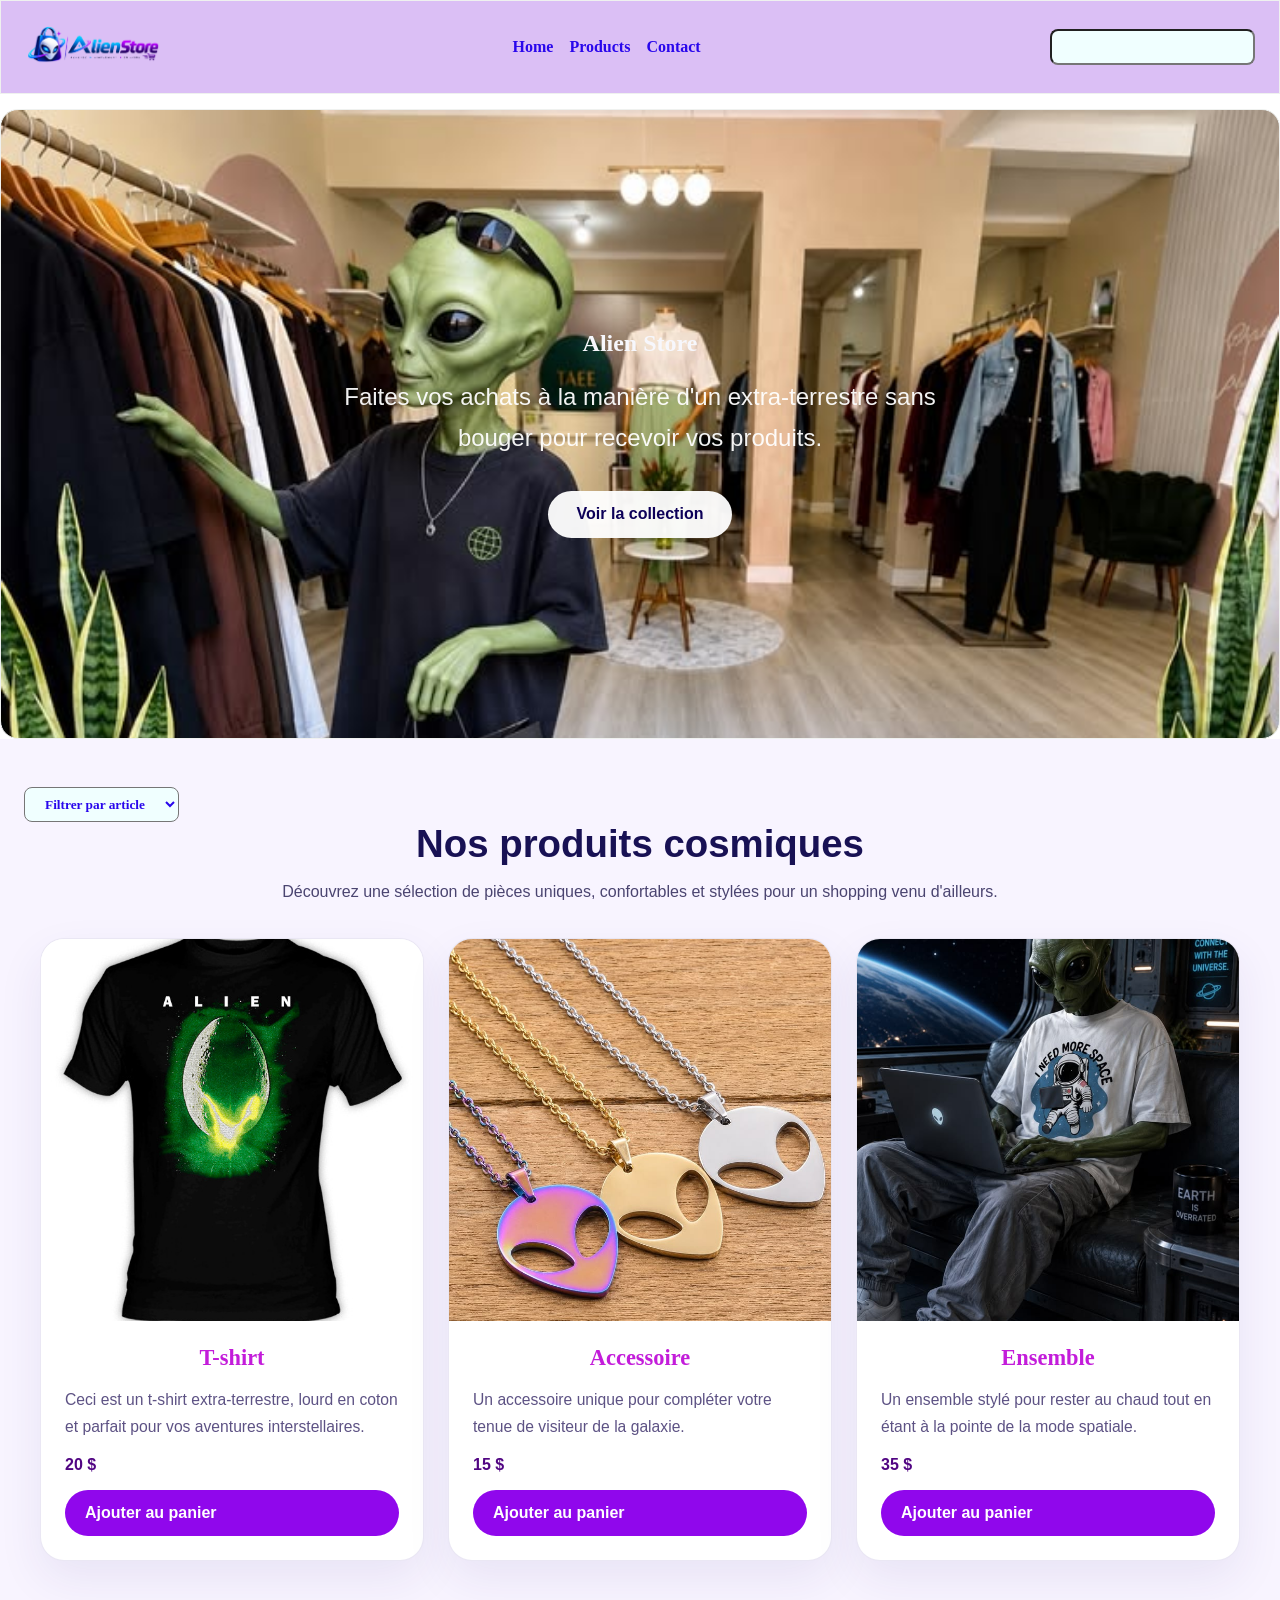
==== AlienStoreline/index.html @ e6bcfb86 "création des dossiers et travaille sur AlienShop html css" ====
<!DOCTYPE html>
<html lang="en">
<head>
    <meta charset="UTF-8">
    <meta name="viewport" content="width=device-width, initial-scale=1.0">
    <title>AlienStor||shop.cg</title>
    <link rel="stylesheet" href="style_shop.css">
</head>
<body>
    <header>
        <nav>
            <a href="/" class="navbar-brand">
                <img src="logo/2.png" alt="Logo de l'entreprise" height="40">
            </a>
            <ul>
                <li><a href="#elemt">Home</a></li>
                <li><a href="#gallery">Products</a></li>
                <li><a href="*">Contact</a></li>
            </ul>
           <input type="search" id="filtre_article" name="" id="">
        </nav>
    </header>
    <section  class="hero">
        <div id="elemt">
            <h1>Alien Store</h1>
            <p class="elemt-text">Faites vos achats à la manière d'un extra-terrestre sans bouger pour recevoir vos produits.</p>
            <a href="#" class="elemt-button">Voir la collection</a>
        </div>
            
    </section>
    <section id="gallery">
         <select name="liste_art" id="filtre_article">
                <option value="filtre1">Filtrer par article</option>
                <option value="filtre1">Basket</option>
                <option value="1">T-shirt</option>
                <option value="1">Complete</option>
                <option value="1">tailleure</option>
                <option value="1">Pantalon</option>
                <option value="1">Accessoire</option>
            </select>
        <div class="gallery-header">
            <h2>Nos produits cosmiques</h2>
            <p>Découvrez une sélection de pièces uniques, confortables et stylées pour un shopping venu d'ailleurs.</p>
        </div>
        <div class="gallery-grid">
            <article class="card">
                <img src="logo/t-shirt (1).jpg" alt="T-shirt extra-terrestre">
                <div class="card-content">
                    <h3>T-shirt</h3>
                    <p>Ceci est un t-shirt extra-terrestre, lourd en coton et parfait pour vos aventures interstellaires.</p>
                    <span class="price">20 $</span>
                    <a href="#" class="card-button">Ajouter au panier</a>
                </div>
            </article>
            <article class="card">
                <img src="logo/accessoir (1).jfif" alt="Autre produit">
                <div class="card-content">
                    <h3>Accessoire</h3>
                    <p>Un accessoire unique pour compléter votre tenue de visiteur de la galaxie.</p>
                    <span class="price">15 $</span>
                    <a href="#" class="card-button">Ajouter au panier</a>
                </div>
            </article>
            <article class="card">
                <img src="logo/ensemble (1).jfif" alt="Ensemble extra-terrestre">
                <div class="card-content">
                    <h3>Ensemble</h3>
                    <p>Un ensemble stylé pour rester au chaud tout en étant à la pointe de la mode spatiale.</p>
                    <span class="price">35 $</span>
                    <a href="#" class="card-button">Ajouter au panier</a>
                </div>
            </article>
        </div>
    </section>

    <footer>

    </footer>
</body>
</html>
---- AlienStoreline/style_shop.css ----
/* Reset box sizing and basic typography */
*, *::before, *::after {
    box-sizing: border-box;
}

body{
    margin: 0;
    padding: 0;
    font-family: Arial, Helvetica, sans-serif;
    color: rgb(13, 0, 88);
    background-color: #fff;
}

header{
    margin: 0;
    padding: 1.5rem;
    border: 0.5px solid rgb(239, 241, 239);
    background-color: rgb(219, 191, 245);
}

nav {
    display: flex;
    flex-wrap: wrap;
    align-items: center;
    justify-content: space-between;
    gap: 1rem;
}

nav ul {
    list-style: none;
    margin: 0;
    padding: 0;
    display: flex;
    gap: 1rem;
    flex-wrap: wrap;
}
h1, h3{
    text-align: center;
    color: rgb(247, 247, 252);
    font-family: Cambria, Cochin, Georgia, Times, 'Times New Roman', serif;
    font-weight: 600;
}

nav li{
    display: inline-block;
}

nav ul li a {
    color: rgb(41, 7, 236);
    font-family: Cambria, Cochin, Georgia, Times, 'Times New Roman', serif;
    font-weight: 600;
    text-decoration: none;
}

#filtre_article{
    border-radius: 8px;
    padding: 0.5rem 1rem;
    color: rgb(41, 7, 236);
    font-family: Cambria, Cochin, Georgia, Times, 'Times New Roman', serif;
    font-weight: 600;
    background-color: azure;
    margin-left: 0;
}

.hero{
    width: 100%;
    color: rgb(246, 246, 247);
    padding: 4rem 2rem;
    border: 1px solid rgb(239, 241, 239);
    border-radius: 18px;
    display: flex;
    justify-content: center;
    align-items: center;
    min-height: 70vh;
    margin: 15px 0 0;
    background-image: url(logo/bac\ \(1\).jfif);
    background-size: cover;
    background-repeat: no-repeat;
}

#elemt {
    width: 100%;
    max-width: 760px;
    text-align: center;
}

.elemt h1 {
    font-size: clamp(2.8rem, 5vw, 4.5rem);
    margin: 0 0 1rem;
    color: #fff;
    text-transform: uppercase;
    letter-spacing: 0.12em;
}

.elemt-text {
    font-size: clamp(1rem, 2vw, 1.5rem);
    line-height: 1.7;
    margin: 0 auto 2rem;
    max-width: 42rem;
    color: rgba(255, 255, 255, 0.94);
}

.elemt-button {
    display: inline-block;
    padding: 0.9rem 1.8rem;
    border-radius: 999px;
    background-color: rgba(255, 255, 255, 0.95);
    color: rgb(13, 0, 88);
    text-decoration: none;
    font-weight: 700;
    transition: transform 0.2s ease, box-shadow 0.2s ease;
}

.elemt-button:hover {
    transform: translateY(-2px);
    box-shadow: 0 14px 24px rgba(0, 0, 0, 0.15);
}

#gallery {
    padding: 3rem 1.5rem;
    background-color: #f8f4ff;
}

.gallery-header {
    max-width: 760px;
    margin: 0 auto 2rem;
    text-align: center;
}

.gallery-header h2 {
    margin: 0 0 0.75rem;
    font-size: clamp(2rem, 3vw, 2.75rem);
    color: rgb(24, 17, 84);
}

.gallery-header p {
    margin: 0;
    color: rgb(74, 68, 112);
    font-size: 1rem;
    line-height: 1.75;
}

.gallery-grid {
    display: grid;
    gap: 1.5rem;
    grid-template-columns: repeat(3, minmax(0, 1fr));
    max-width: 1200px;
    margin: 0 auto;
}

.card {
    background: #ffffff;
    border-radius: 24px;
    overflow: hidden;
    box-shadow: 0 18px 45px rgba(57, 41, 122, 0.08);
    border: 1px solid rgba(83, 62, 164, 0.12);
    display: flex;
    flex-direction: column;
}

.card img {
    width: 100%;
    height: auto;
    object-fit: cover;
    aspect-ratio: 1 / 1;
}

.card-content {
    padding: 1.5rem;
    display: flex;
    flex-direction: column;
    gap: 1rem;
}

.card-content h3 {
    margin: 0;
    font-size: 1.4rem;
    color: rgb(195, 28, 218);
}

.card-content p {
    margin: 0;
    color: rgb(93, 82, 132);
    line-height: 1.7;
    font-size: 0.98rem;
}

.price {
    font-weight: 700;
    color: rgb(81, 5, 131);
}

.card-button {
    display: inline-block;
    margin-top: auto;
    padding: 0.85rem 1.25rem;
    border-radius: 999px;
    background: rgb(144, 7, 236);
    color: white;
    text-decoration: none;
    font-weight: 700;
    transition: background-color 0.2s ease, transform 0.2s ease;
}

.card-button:hover {
    background-color: rgb(146, 0, 191);
    transform: translateY(-1px);
}


/* Responsive adjustments */
@media (max-width: 1024px) {
    .gallery-grid {
        grid-template-columns: repeat(2, minmax(0, 1fr));
    }
}

@media (max-width: 800px) {
    nav { padding: 0.5rem; }
    nav ul { gap: 0.5rem; }
    nav li { padding: 0 10px; }
    .hero { padding: 2.5rem 1.5rem; min-height: 60vh; }
    #gallery { padding: 2rem 1rem; }
    .gallery-grid { gap: 1rem; }
    .card-content { padding: 1.2rem; }
    main { margin: 30px 1.2rem; padding: 1rem; }
    #filtre_article { margin-left: auto; }
}

@media (max-width: 480px) {
    nav { flex-direction: column; align-items: flex-start; }
    nav ul { flex-direction: column; gap: 0.25rem; }
    nav li { display: block; padding: 6px 0; }
    header { padding: 1rem; }
    .hero { padding: 1.5rem 1rem; min-height: auto; }
    .gallery-grid { grid-template-columns: 1fr; }
    .gallery-header { padding: 0 0.75rem; }
    .card { border-radius: 18px; }
    .card img { aspect-ratio: 3 / 2; }
    .card-content { padding: 1rem; }
    main { margin: 20px 0.5rem; padding: 0.75rem; border-radius: 12px; }
    #filtre_article { width: 100%; }
}
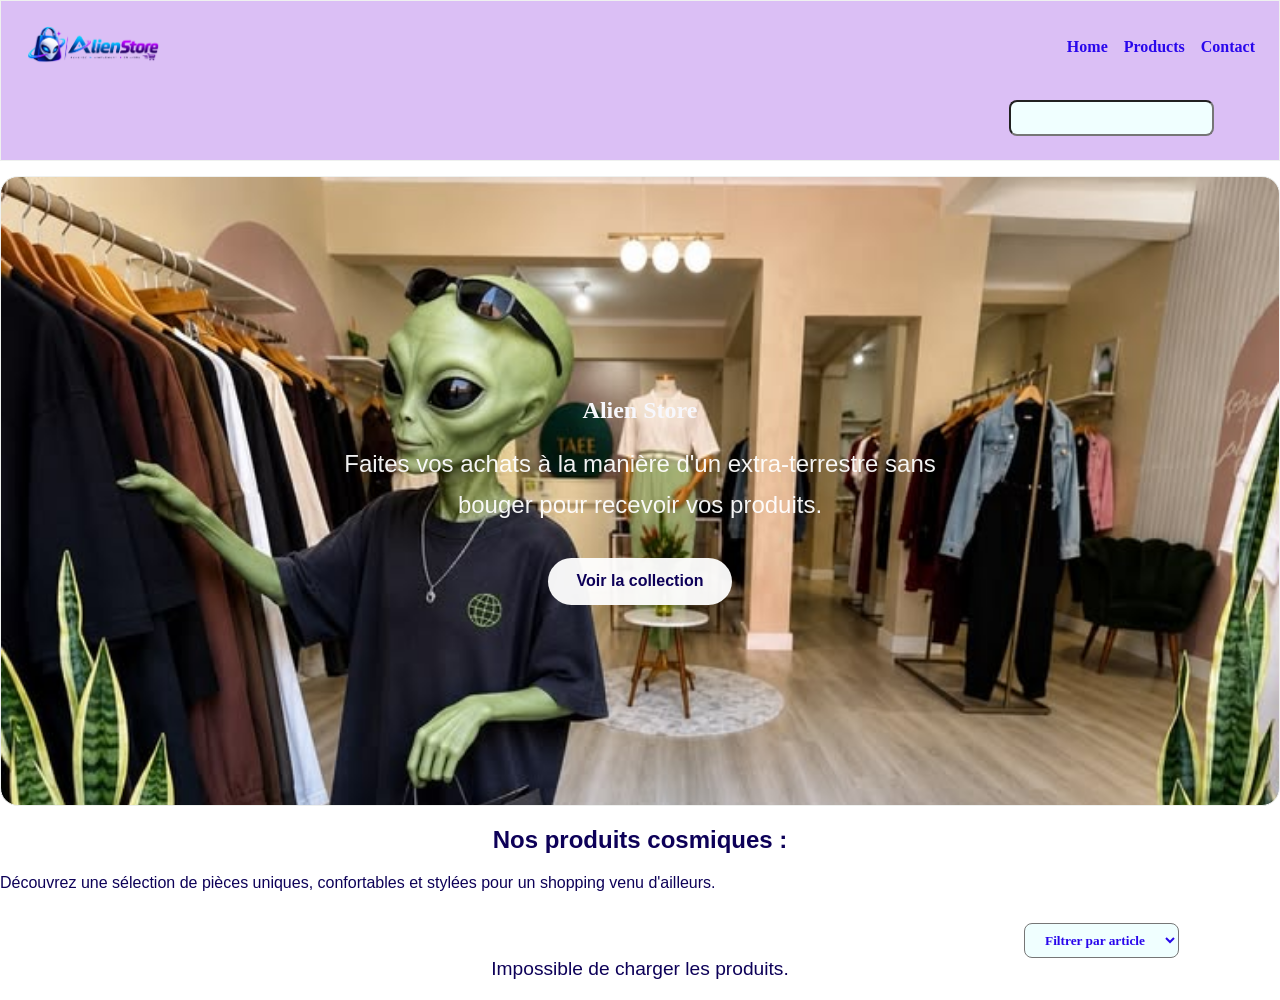
==== commit af26caca: "integration de l'api Fakestoreapi au sein de notre projet AlienStore" ====
--- a/AlienStoreline/index.html
+++ b/AlienStoreline/index.html
@@ -9,7 +9,7 @@
 <body>
     <header>
         <nav>
-            <a href="/" class="navbar-brand">
+            <a href="*" class="navbar-brand">
                 <img src="logo/2.png" alt="Logo de l'entreprise" height="40">
             </a>
             <ul>
@@ -24,12 +24,16 @@
         <div id="elemt">
             <h1>Alien Store</h1>
             <p class="elemt-text">Faites vos achats à la manière d'un extra-terrestre sans bouger pour recevoir vos produits.</p>
-            <a href="#" class="elemt-button">Voir la collection</a>
+            <a href="#gallery" class="elemt-button">Voir la collection</a>
         </div>
             
     </section>
     <section id="gallery">
-         <select name="liste_art" id="filtre_article">
+    
+        <div class="gallery-header">
+            <h2>Nos produits cosmiques :</h2>
+            <p>Découvrez une sélection de pièces uniques, confortables et stylées pour un shopping venu d'ailleurs.</p>
+            <select name="liste_art" id="filtre_article">
                 <option value="filtre1">Filtrer par article</option>
                 <option value="filtre1">Basket</option>
                 <option value="1">T-shirt</option>
@@ -38,38 +42,9 @@
                 <option value="1">Pantalon</option>
                 <option value="1">Accessoire</option>
             </select>
-        <div class="gallery-header">
-            <h2>Nos produits cosmiques</h2>
-            <p>Découvrez une sélection de pièces uniques, confortables et stylées pour un shopping venu d'ailleurs.</p>
         </div>
-        <div class="gallery-grid">
-            <article class="card">
-                <img src="logo/t-shirt (1).jpg" alt="T-shirt extra-terrestre">
-                <div class="card-content">
-                    <h3>T-shirt</h3>
-                    <p>Ceci est un t-shirt extra-terrestre, lourd en coton et parfait pour vos aventures interstellaires.</p>
-                    <span class="price">20 $</span>
-                    <a href="#" class="card-button">Ajouter au panier</a>
-                </div>
-            </article>
-            <article class="card">
-                <img src="logo/accessoir (1).jfif" alt="Autre produit">
-                <div class="card-content">
-                    <h3>Accessoire</h3>
-                    <p>Un accessoire unique pour compléter votre tenue de visiteur de la galaxie.</p>
-                    <span class="price">15 $</span>
-                    <a href="#" class="card-button">Ajouter au panier</a>
-                </div>
-            </article>
-            <article class="card">
-                <img src="logo/ensemble (1).jfif" alt="Ensemble extra-terrestre">
-                <div class="card-content">
-                    <h3>Ensemble</h3>
-                    <p>Un ensemble stylé pour rester au chaud tout en étant à la pointe de la mode spatiale.</p>
-                    <span class="price">35 $</span>
-                    <a href="#" class="card-button">Ajouter au panier</a>
-                </div>
-            </article>
+       <div id="loading">Chargement des produits...</div>
+        <div id="products-container" class="products-grid">
         </div>
     </section>
 
@@ -77,4 +52,5 @@
 
     </footer>
 </body>
+<script src="Alienfonction.js"></script>
 </html>
--- a/AlienStoreline/style_shop.css
+++ b/AlienStoreline/style_shop.css
@@ -1,5 +1,4 @@
-/* Reset box sizing and basic typography */
-*, *::before, *::after {
+*{
     box-sizing: border-box;
 }
 
@@ -59,7 +58,9 @@
     font-family: Cambria, Cochin, Georgia, Times, 'Times New Roman', serif;
     font-weight: 600;
     background-color: azure;
-    margin-left: 0;
+    margin-left: 80%;
+    margin-top: 15px;
+
 }
 
 .hero{
@@ -116,99 +117,56 @@
     box-shadow: 0 14px 24px rgba(0, 0, 0, 0.15);
 }
 
-#gallery {
-    padding: 3rem 1.5rem;
-    background-color: #f8f4ff;
-}
-
-.gallery-header {
-    max-width: 760px;
-    margin: 0 auto 2rem;
-    text-align: center;
-}
-
-.gallery-header h2 {
-    margin: 0 0 0.75rem;
-    font-size: clamp(2rem, 3vw, 2.75rem);
-    color: rgb(24, 17, 84);
-}
-
-.gallery-header p {
-    margin: 0;
-    color: rgb(74, 68, 112);
+.products-grid {
+    display: grid;
+    grid-template-columns: repeat(auto-fill, minmax(220px, 1fr));
+    gap: 20px;
+    margin-top: 20px;
+}
+
+.card {
+    background: white;
+    border-radius: 8px;
+    padding: 15px;
+    box-shadow: 0 4px 6px rgba(0,0,0,0.1);
+    display: flex;
+    flex-direction: column;
+    justify-content: space-between;
+    text-align: center;
+}
+
+.card img {
+    max-width: 100%;
+    height: 150px;
+    object-fit: contain;
+    margin-bottom: 10px;
+}
+
+.card h3 {
     font-size: 1rem;
-    line-height: 1.75;
-}
-
-.gallery-grid {
-    display: grid;
-    gap: 1.5rem;
-    grid-template-columns: repeat(3, minmax(0, 1fr));
-    max-width: 1200px;
-    margin: 0 auto;
-}
-
-.card {
-    background: #ffffff;
-    border-radius: 24px;
+    color: #2c3e50;
+    margin: 10px 0;
+    display: -webkit-box;
     overflow: hidden;
-    box-shadow: 0 18px 45px rgba(57, 41, 122, 0.08);
-    border: 1px solid rgba(83, 62, 164, 0.12);
-    display: flex;
-    flex-direction: column;
-}
-
-.card img {
-    width: 100%;
-    height: auto;
-    object-fit: cover;
-    aspect-ratio: 1 / 1;
-}
-
-.card-content {
-    padding: 1.5rem;
-    display: flex;
-    flex-direction: column;
-    gap: 1rem;
-}
-
-.card-content h3 {
-    margin: 0;
-    font-size: 1.4rem;
-    color: rgb(195, 28, 218);
-}
-
-.card-content p {
-    margin: 0;
-    color: rgb(93, 82, 132);
-    line-height: 1.7;
-    font-size: 0.98rem;
+   
+}
+h2{
+    text-align: center;
+    font-weight: 600;
 }
 
 .price {
-    font-weight: 700;
-    color: rgb(81, 5, 131);
-}
-
-.card-button {
-    display: inline-block;
-    margin-top: auto;
-    padding: 0.85rem 1.25rem;
-    border-radius: 999px;
-    background: rgb(144, 7, 236);
-    color: white;
-    text-decoration: none;
-    font-weight: 700;
-    transition: background-color 0.2s ease, transform 0.2s ease;
-}
-
-.card-button:hover {
-    background-color: rgb(146, 0, 191);
-    transform: translateY(-1px);
-}
-
-
-/* Responsive adjustments */
+    font-size: 1.2rem;
+    font-weight: bold;
+    color: #27ae60;
+}
+
+#loading {
+    text-align: center;
+    font-size: 1.2rem;
+}
+
+
 @media (max-width: 1024px) {
     .gallery-grid {
         grid-template-columns: repeat(2, minmax(0, 1fr));
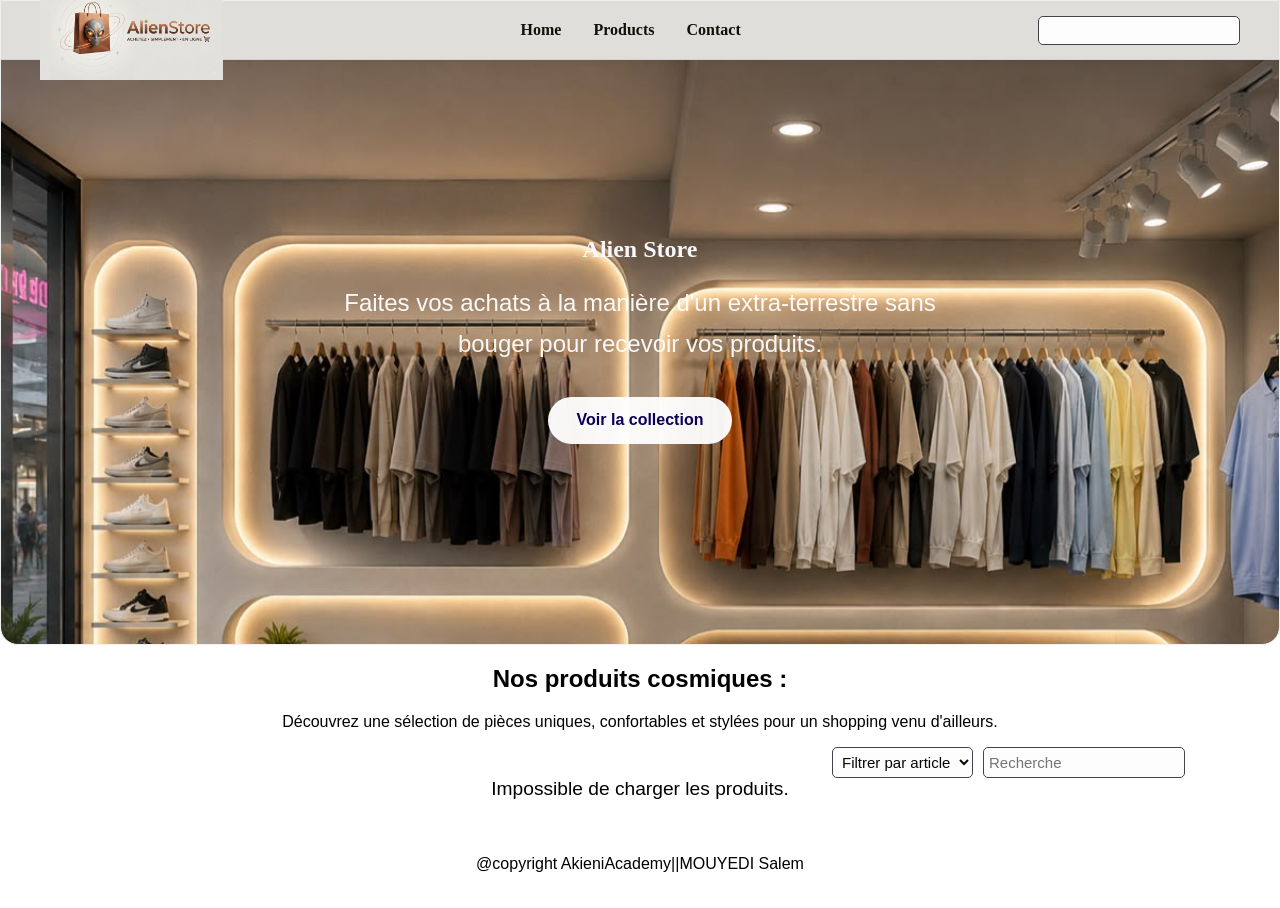
==== commit 9ffeb92c: "Fais de la parties html et css des deux projets + integration des API" ====
--- a/AlienStoreline/index.html
+++ b/AlienStoreline/index.html
@@ -9,18 +9,19 @@
 <body>
     <header>
         <nav>
-            <a href="*" class="navbar-brand">
-                <img src="logo/2.png" alt="Logo de l'entreprise" height="40">
+            <a href="*" class="logo">
+                <img src="logo/navb.png" alt="Logo de l'entreprise" height="100">
             </a>
             <ul>
                 <li><a href="#elemt">Home</a></li>
                 <li><a href="#gallery">Products</a></li>
-                <li><a href="*">Contact</a></li>
+                <li><a href="#foot">Contact</a></li>
             </ul>
            <input type="search" id="filtre_article" name="" id="">
         </nav>
     </header>
     <section  class="hero">
+        
         <div id="elemt">
             <h1>Alien Store</h1>
             <p class="elemt-text">Faites vos achats à la manière d'un extra-terrestre sans bouger pour recevoir vos produits.</p>
@@ -33,7 +34,8 @@
         <div class="gallery-header">
             <h2>Nos produits cosmiques :</h2>
             <p>Découvrez une sélection de pièces uniques, confortables et stylées pour un shopping venu d'ailleurs.</p>
-            <select name="liste_art" id="filtre_article">
+           <div class="navigationArt">
+             <select name="liste_art" id="filtre_article">
                 <option value="filtre1">Filtrer par article</option>
                 <option value="filtre1">Basket</option>
                 <option value="1">T-shirt</option>
@@ -42,6 +44,8 @@
                 <option value="1">Pantalon</option>
                 <option value="1">Accessoire</option>
             </select>
+           <input type="search" id="screen" placeholder="Recherche">
+           </div>
         </div>
        <div id="loading">Chargement des produits...</div>
         <div id="products-container" class="products-grid">
@@ -49,7 +53,9 @@
     </section>
 
     <footer>
-
+        <div id="foot" class="foot">
+            @copyright AkieniAcademy||MOUYEDI Salem
+        </div>
     </footer>
 </body>
 <script src="Alienfonction.js"></script>
--- a/AlienStoreline/style_shop.css
+++ b/AlienStoreline/style_shop.css
@@ -6,23 +6,43 @@
     margin: 0;
     padding: 0;
     font-family: Arial, Helvetica, sans-serif;
-    color: rgb(13, 0, 88);
     background-color: #fff;
 }
 
 header{
     margin: 0;
-    padding: 1.5rem;
+    padding:0 1.5rem;
+    height: 60px;
+    display: flex;
+    align-items: center;
+    background-color: rgb(224, 222, 218);
     border: 0.5px solid rgb(239, 241, 239);
-    background-color: rgb(219, 191, 245);
+    border-bottom: 1px solid rgba(0,0,0,0.06);
+    top: 0;
+    left: 0;
+    right: 0;
+    z-index: 1000;
+    box-shadow: 0 2px 8px rgba(0,0,0,0.05);
+    position: fixed;
 }
 
 nav {
-    display: flex;
-    flex-wrap: wrap;
+     width: 100%;
+    max-width: 1200px;
+    margin: 0 auto;
+    display: flex;
     align-items: center;
     justify-content: space-between;
     gap: 1rem;
+}
+nav .logo {
+    font-weight: 700;
+    color: #130924;
+    font-size: 1.1rem;
+    text-decoration: none;
+    display: inline-flex;
+    align-items: center;
+    gap: 0.5rem;
 }
 
 nav ul {
@@ -30,8 +50,8 @@
     margin: 0;
     padding: 0;
     display: flex;
-    gap: 1rem;
-    flex-wrap: wrap;
+    gap: 0.5rem;
+    align-items: center;
 }
 h1, h3{
     text-align: center;
@@ -45,22 +65,31 @@
 }
 
 nav ul li a {
-    color: rgb(41, 7, 236);
+    display: inline-block;
+    padding: 0.5rem 0.75rem;
+    border-radius: 8px;
+    color: rgb(21, 16, 7);
+    background: transparent;
     font-family: Cambria, Cochin, Georgia, Times, 'Times New Roman', serif;
     font-weight: 600;
     text-decoration: none;
-}
-
-#filtre_article{
-    border-radius: 8px;
-    padding: 0.5rem 1rem;
-    color: rgb(41, 7, 236);
-    font-family: Cambria, Cochin, Georgia, Times, 'Times New Roman', serif;
-    font-weight: 600;
-    background-color: azure;
-    margin-left: 80%;
-    margin-top: 15px;
-
+    transition: background-color 160ms ease, transform 120ms ease, box-shadow 160ms ease;
+    outline: none;
+}
+
+nav ul li a:hover,
+nav ul li a:focus {
+    background-color: rgba(0,0,0,0.06);
+    transform: translateY(-2px);
+    box-shadow: 0 6px 12px rgba(0,0,0,0.06);
+}
+
+nav ul li a:active {
+    transform: translateY(0);
+}
+
+nav ul li a:focus {
+    box-shadow: 0 0 0 3px rgba(41, 128, 185, 0.15);
 }
 
 .hero{
@@ -74,7 +103,7 @@
     align-items: center;
     min-height: 70vh;
     margin: 15px 0 0;
-    background-image: url(logo/bac\ \(1\).jfif);
+    background-image: url(logo/bacground.jpg);
     background-size: cover;
     background-repeat: no-repeat;
 }
@@ -123,7 +152,30 @@
     gap: 20px;
     margin-top: 20px;
 }
-
+.gallery-header p{
+    text-align: center;
+}
+.navigationArt{
+    display: flex;
+    margin-left: 65%;
+}
+#screen{
+    background-color: rgb(253, 253, 253);
+    border-radius: 5px;
+    padding: 5px;
+    border: solid 0.5px rgb(70, 66, 73);
+    color: rgb(7, 7, 7);
+    font-size: 15px;
+    margin-left: 10px;
+}
+#filtre_article{
+      background-color: rgb(253, 253, 253);
+    border-radius: 5px;
+    padding: 5px;
+    border: solid 0.5px rgb(70, 66, 73);
+    color: rgb(7, 7, 7);
+    font-size: 15px;
+}
 .card {
     background: white;
     border-radius: 8px;
@@ -166,7 +218,11 @@
     font-size: 1.2rem;
 }
 
-
+.foot{
+    text-align: center;
+    border-top: solide #2c3e50;
+    padding: 35px;
+}
 @media (max-width: 1024px) {
     .gallery-grid {
         grid-template-columns: repeat(2, minmax(0, 1fr));
@@ -198,4 +254,4 @@
     .card-content { padding: 1rem; }
     main { margin: 20px 0.5rem; padding: 0.75rem; border-radius: 12px; }
     #filtre_article { width: 100%; }
-}+}
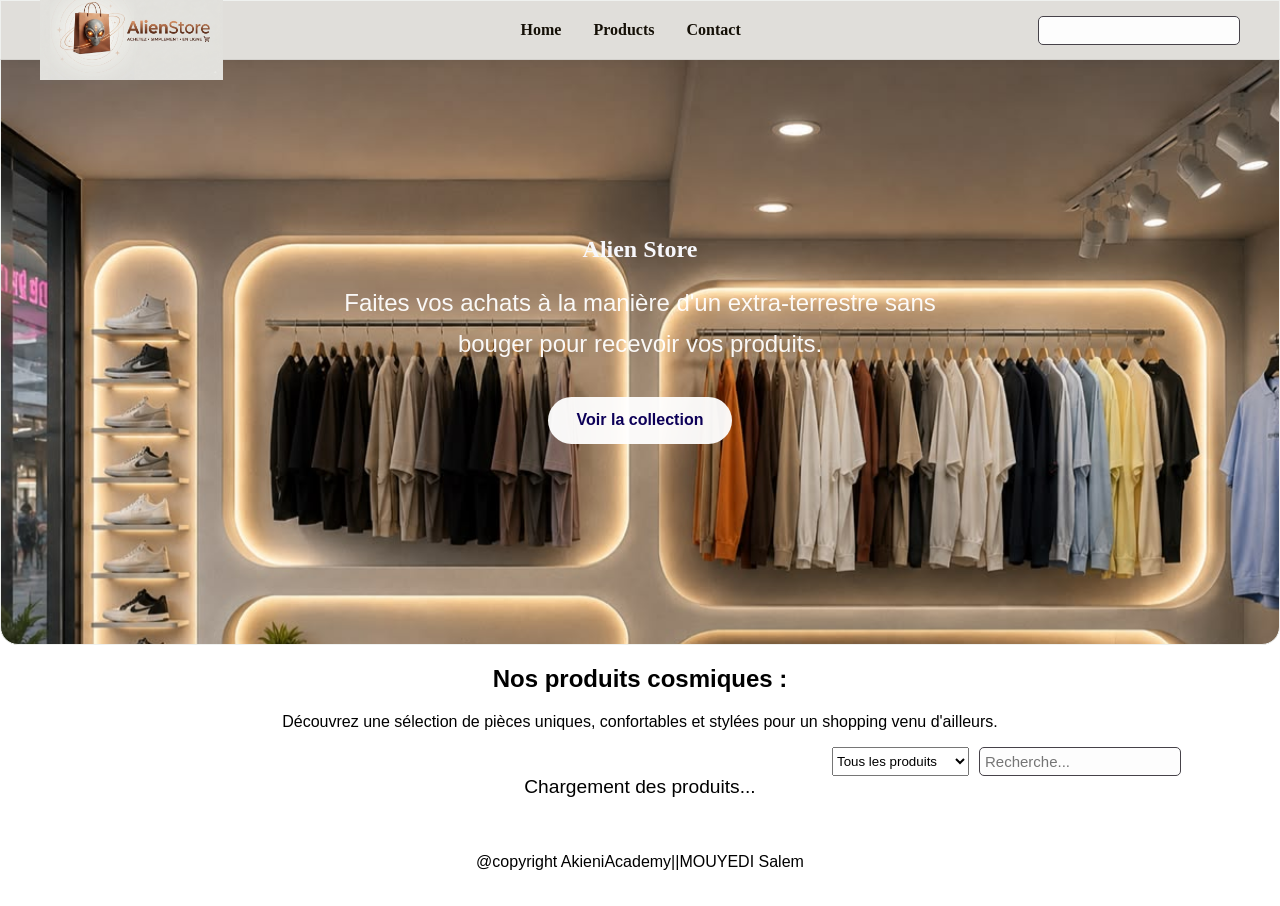
==== commit b4b3932d: "integration de tout les fonction du niveau2" ====
--- a/AlienStoreline/index.html
+++ b/AlienStoreline/index.html
@@ -35,16 +35,14 @@
             <h2>Nos produits cosmiques :</h2>
             <p>Découvrez une sélection de pièces uniques, confortables et stylées pour un shopping venu d'ailleurs.</p>
            <div class="navigationArt">
-             <select name="liste_art" id="filtre_article">
-                <option value="filtre1">Filtrer par article</option>
-                <option value="filtre1">Basket</option>
-                <option value="1">T-shirt</option>
-                <option value="1">Complete</option>
-                <option value="1">tailleure</option>
-                <option value="1">Pantalon</option>
-                <option value="1">Accessoire</option>
+            <select name="liste_art" id="select-categorie">
+                <option value="all">Tous les produits</option>
+                <option value="men's clothing">Vêtements Homme</option>
+                <option value="women's clothing">Vêtements Femme</option>
+                <option value="jewelery">Bijoux</option>
+                <option value="electronics">Électronique</option>
             </select>
-           <input type="search" id="screen" placeholder="Recherche">
+           <input type="search" id="screen" placeholder="Recherche...">
            </div>
         </div>
        <div id="loading">Chargement des produits...</div>
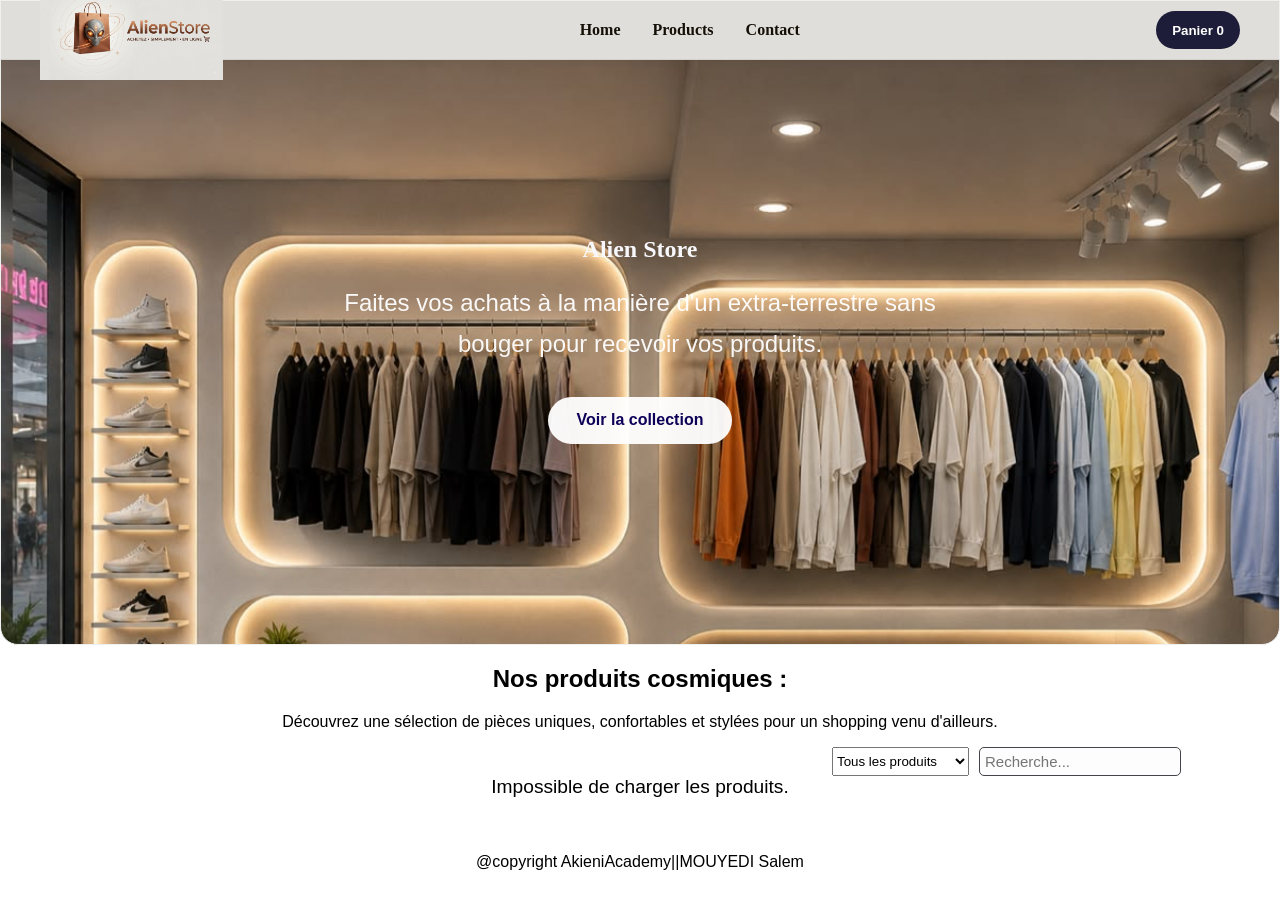
==== commit 46879e8e: "ajout de la forme finale de Alienstore" ====
--- a/AlienStoreline/index.html
+++ b/AlienStoreline/index.html
@@ -17,7 +17,9 @@
                 <li><a href="#gallery">Products</a></li>
                 <li><a href="#foot">Contact</a></li>
             </ul>
-           <input type="search" id="filtre_article" name="" id="">
+            <button id="cart-toggle" class="cart-toggle" type="button">
+                Panier <span id="cart-count">0</span>
+            </button>
         </nav>
     </header>
     <section  class="hero">
@@ -50,6 +52,19 @@
         </div>
     </section>
 
+    <aside id="cart-panel" class="cart-panel">
+        <div class="cart-header">
+            <h3>Mon panier</h3>
+            <button id="close-cart" type="button" aria-label="Fermer le panier">×</button>
+        </div>
+        <div id="cart-items" class="cart-items">
+            <p class="empty-cart">Votre panier est vide.</p>
+        </div>
+        <div class="cart-footer">
+            <p>Total : <span id="cart-total">0.00 €</span></p>
+            <button type="button" class="checkout-btn">Valider</button>
+        </div>
+    </aside>
     <footer>
         <div id="foot" class="foot">
             @copyright AkieniAcademy||MOUYEDI Salem
--- a/AlienStoreline/style_shop.css
+++ b/AlienStoreline/style_shop.css
@@ -7,6 +7,10 @@
     padding: 0;
     font-family: Arial, Helvetica, sans-serif;
     background-color: #fff;
+}
+
+button {
+    cursor: pointer;
 }
 
 header{
@@ -92,6 +96,129 @@
     box-shadow: 0 0 0 3px rgba(41, 128, 185, 0.15);
 }
 
+.cart-toggle {
+    border: none;
+    background: #1d1d39;
+    color: white;
+    border-radius: 999px;
+    padding: 0.7rem 1rem;
+    font-weight: 700;
+}
+
+.cart-panel {
+    position: fixed;
+    right: 20px;
+    top: 90px;
+    width: min(360px, calc(100vw - 24px));
+    background: #fff;
+    border: 1px solid #e5e7eb;
+    box-shadow: 0 18px 40px rgba(0,0,0,0.15);
+    border-radius: 18px;
+    padding: 1rem;
+    transform: translateX(120%);
+    transition: transform 0.25s ease;
+    z-index: 1100;
+}
+
+.cart-panel.open {
+    transform: translateX(0);
+}
+
+.cart-header {
+    display: flex;
+    align-items: center;
+    justify-content: space-between;
+    margin-bottom: 1rem;
+}
+
+.cart-header h3 {
+    color: #1d1d39;
+    margin: 0;
+    font-size: 1.3rem;
+}
+
+#close-cart {
+    border: none;
+    background: #f3f4f6;
+    border-radius: 50%;
+    width: 32px;
+    height: 32px;
+    font-size: 1.4rem;
+}
+
+.cart-items {
+    display: flex;
+    flex-direction: column;
+    gap: 0.8rem;
+    max-height: 300px;
+    overflow-y: auto;
+}
+
+.cart-item {
+    background: #f8fafc;
+    border-radius: 10px;
+    padding: 0.75rem;
+}
+
+.cart-item-info {
+    display: flex;
+    justify-content: space-between;
+    gap: 0.5rem;
+    margin-bottom: 0.5rem;
+    color: #1f2937;
+}
+
+.cart-item-info strong {
+    font-size: 0.9rem;
+}
+
+.cart-item-actions {
+    display: flex;
+    align-items: center;
+    justify-content: space-between;
+    gap: 0.4rem;
+}
+
+.cart-item-actions button {
+    border: none;
+    background: #e5e7eb;
+    border-radius: 8px;
+    padding: 0.4rem 0.6rem;
+}
+
+.remove-item {
+    background: #fee2e2 !important;
+    color: #991b1b;
+}
+
+.cart-footer {
+    margin-top: 1rem;
+    border-top: 1px solid #e5e7eb;
+    padding-top: 1rem;
+}
+
+.cart-footer p {
+    margin: 0 0 0.8rem;
+    font-weight: 700;
+    color: #1d1d39;
+}
+
+.checkout-btn {
+    width: 100%;
+    border: none;
+    background: linear-gradient(135deg, #1d1d39, #4f46e5);
+    color: white;
+    border-radius: 10px;
+    padding: 0.8rem;
+    font-weight: 700;
+}
+
+.empty-cart {
+    margin: 0;
+    color: #6b7280;
+    text-align: center;
+}
+
 .hero{
     width: 100%;
     color: rgb(246, 246, 247);
@@ -185,6 +312,7 @@
     flex-direction: column;
     justify-content: space-between;
     text-align: center;
+    gap: 10px;
 }
 
 .card img {
@@ -202,6 +330,21 @@
     overflow: hidden;
    
 }
+
+.add-to-cart {
+    background: #1d1d39;
+    color: white;
+    border: none;
+    border-radius: 8px;
+    padding: 0.7rem 1rem;
+    font-weight: 700;
+    transition: transform 0.2s ease;
+}
+
+.add-to-cart:hover {
+    transform: translateY(-1px);
+}
+
 h2{
     text-align: center;
     font-weight: 600;
